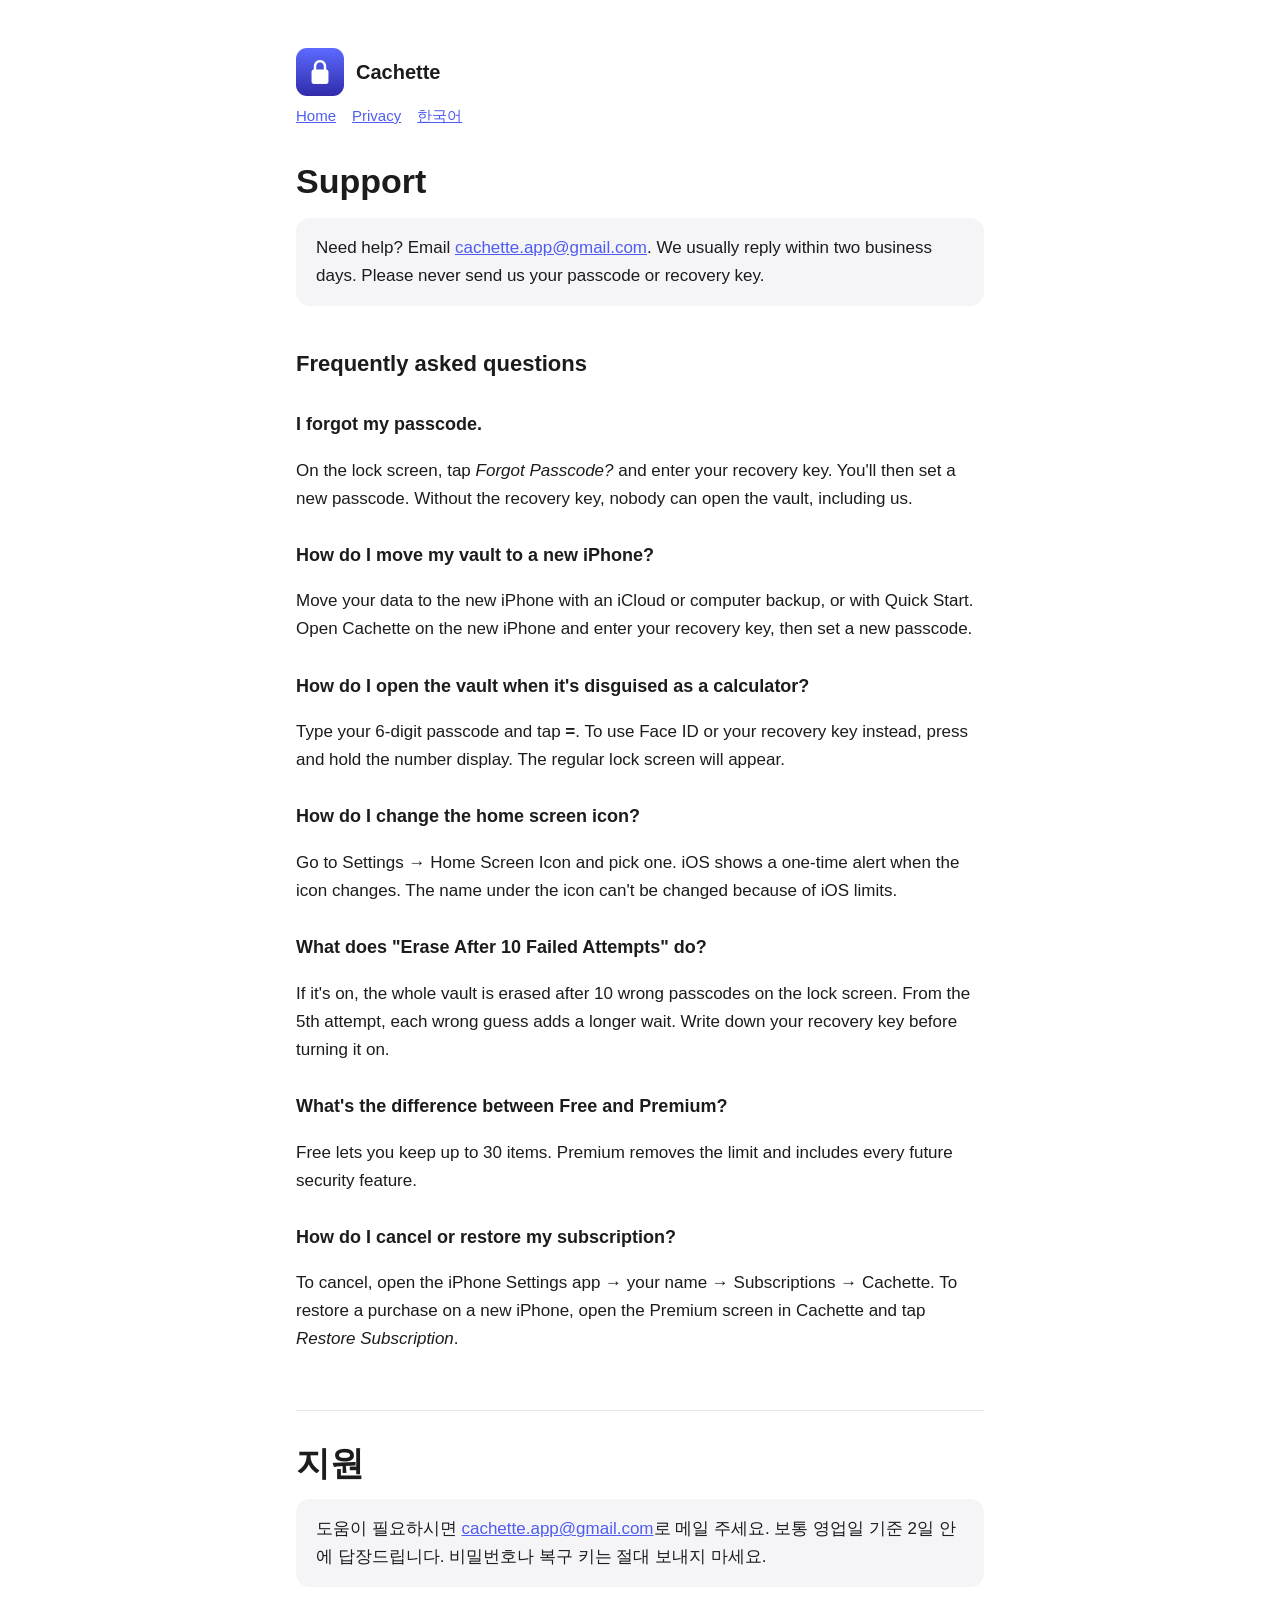
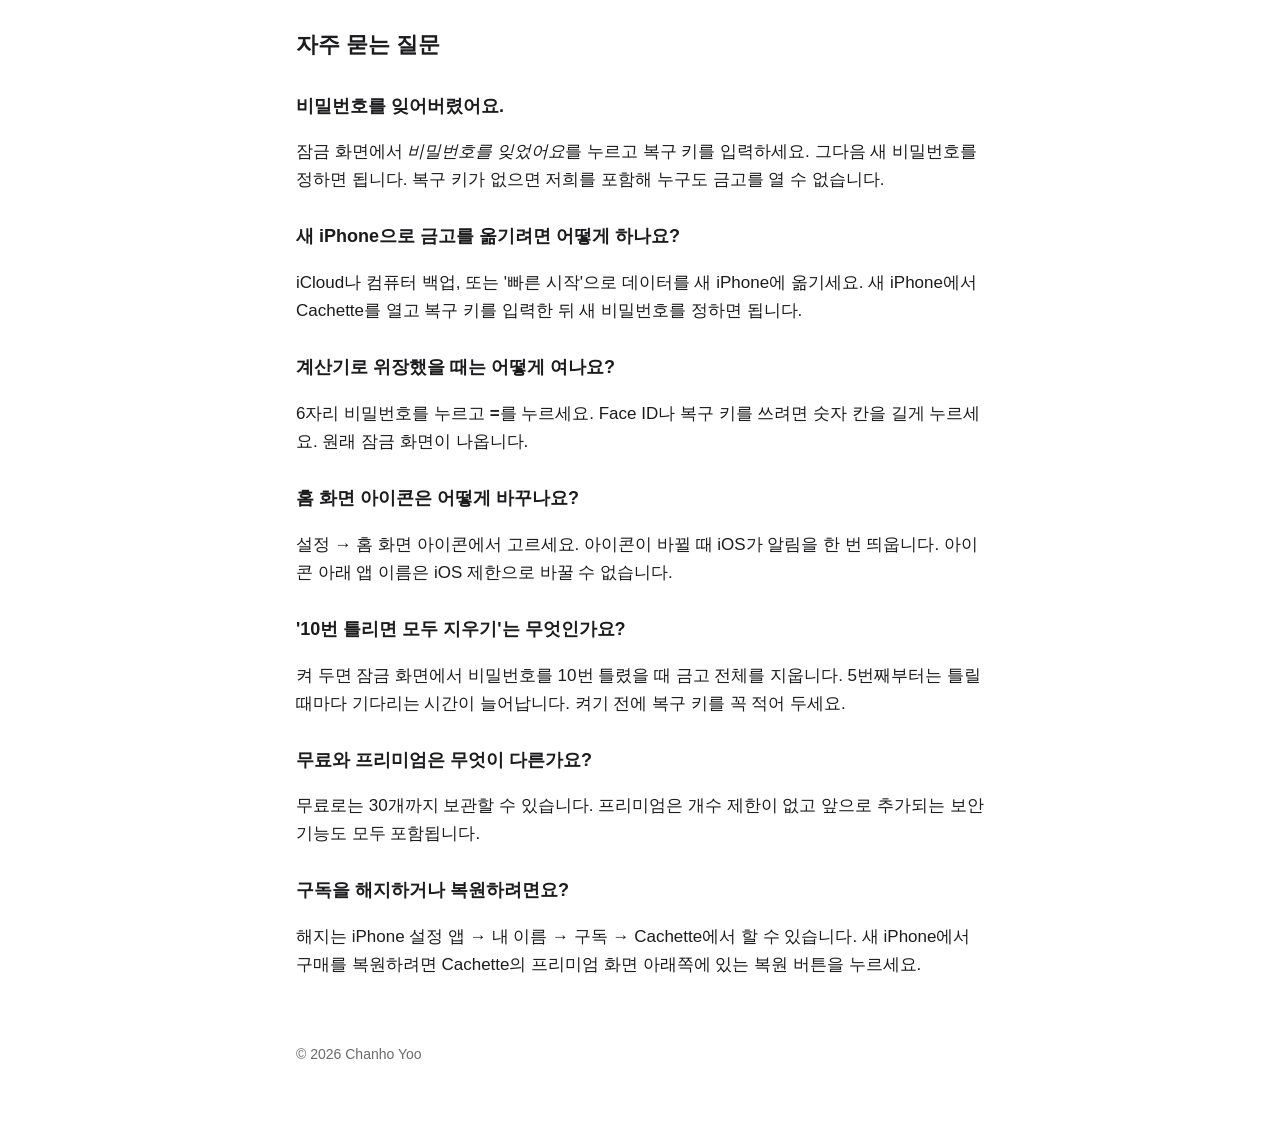
==== support.html @ cc00a1cb "Cachette website: home, support and privacy policy (en, ko) Co-Authored-By: Claude Opus 5.5 <noreply" ====
<!doctype html>
<html lang="en">
<head>
<meta charset="utf-8">
<meta name="viewport" content="width=device-width, initial-scale=1">
<title>Cachette Support</title>
<meta name="description" content="Help with Cachette: passcodes, recovery keys, the calculator disguise and subscriptions.">
<link rel="stylesheet" href="style.css">
</head>
<body>
<main>
<header><img src="icon.png" alt=""><a href="./">Cachette</a></header>
<nav><a href="./">Home</a><a href="privacy.html">Privacy</a><a href="#ko">한국어</a></nav>

<h1>Support</h1>
<div class="card">Need help? Email <a href="mailto:cachette.app@gmail.com">cachette.app@gmail.com</a>. We usually reply within two business days. Please never send us your passcode or recovery key.</div>

<h2>Frequently asked questions</h2>

<h3>I forgot my passcode.</h3>
<p>On the lock screen, tap <em>Forgot Passcode?</em> and enter your recovery key. You'll then set a new passcode. Without the recovery key, nobody can open the vault, including us.</p>

<h3>How do I move my vault to a new iPhone?</h3>
<p>Move your data to the new iPhone with an iCloud or computer backup, or with Quick Start. Open Cachette on the new iPhone and enter your recovery key, then set a new passcode.</p>

<h3>How do I open the vault when it's disguised as a calculator?</h3>
<p>Type your 6-digit passcode and tap <strong>=</strong>. To use Face ID or your recovery key instead, press and hold the number display. The regular lock screen will appear.</p>

<h3>How do I change the home screen icon?</h3>
<p>Go to Settings → Home Screen Icon and pick one. iOS shows a one-time alert when the icon changes. The name under the icon can't be changed because of iOS limits.</p>

<h3>What does "Erase After 10 Failed Attempts" do?</h3>
<p>If it's on, the whole vault is erased after 10 wrong passcodes on the lock screen. From the 5th attempt, each wrong guess adds a longer wait. Write down your recovery key before turning it on.</p>

<h3>What's the difference between Free and Premium?</h3>
<p>Free lets you keep up to 30 items. Premium removes the limit and includes every future security feature.</p>

<h3>How do I cancel or restore my subscription?</h3>
<p>To cancel, open the iPhone Settings app → your name → Subscriptions → Cachette. To restore a purchase on a new iPhone, open the Premium screen in Cachette and tap <em>Restore Subscription</em>.</p>

<section class="lang" id="ko" lang="ko">
<h1>지원</h1>
<div class="card">도움이 필요하시면 <a href="mailto:cachette.app@gmail.com">cachette.app@gmail.com</a>로 메일 주세요. 보통 영업일 기준 2일 안에 답장드립니다. 비밀번호나 복구 키는 절대 보내지 마세요.</div>

<h2>자주 묻는 질문</h2>

<h3>비밀번호를 잊어버렸어요.</h3>
<p>잠금 화면에서 <em>비밀번호를 잊었어요</em>를 누르고 복구 키를 입력하세요. 그다음 새 비밀번호를 정하면 됩니다. 복구 키가 없으면 저희를 포함해 누구도 금고를 열 수 없습니다.</p>

<h3>새 iPhone으로 금고를 옮기려면 어떻게 하나요?</h3>
<p>iCloud나 컴퓨터 백업, 또는 '빠른 시작'으로 데이터를 새 iPhone에 옮기세요. 새 iPhone에서 Cachette를 열고 복구 키를 입력한 뒤 새 비밀번호를 정하면 됩니다.</p>

<h3>계산기로 위장했을 때는 어떻게 여나요?</h3>
<p>6자리 비밀번호를 누르고 <strong>=</strong>를 누르세요. Face ID나 복구 키를 쓰려면 숫자 칸을 길게 누르세요. 원래 잠금 화면이 나옵니다.</p>

<h3>홈 화면 아이콘은 어떻게 바꾸나요?</h3>
<p>설정 → 홈 화면 아이콘에서 고르세요. 아이콘이 바뀔 때 iOS가 알림을 한 번 띄웁니다. 아이콘 아래 앱 이름은 iOS 제한으로 바꿀 수 없습니다.</p>

<h3>'10번 틀리면 모두 지우기'는 무엇인가요?</h3>
<p>켜 두면 잠금 화면에서 비밀번호를 10번 틀렸을 때 금고 전체를 지웁니다. 5번째부터는 틀릴 때마다 기다리는 시간이 늘어납니다. 켜기 전에 복구 키를 꼭 적어 두세요.</p>

<h3>무료와 프리미엄은 무엇이 다른가요?</h3>
<p>무료로는 30개까지 보관할 수 있습니다. 프리미엄은 개수 제한이 없고 앞으로 추가되는 보안 기능도 모두 포함됩니다.</p>

<h3>구독을 해지하거나 복원하려면요?</h3>
<p>해지는 iPhone 설정 앱 → 내 이름 → 구독 → Cachette에서 할 수 있습니다. 새 iPhone에서 구매를 복원하려면 Cachette의 프리미엄 화면 아래쪽에 있는 복원 버튼을 누르세요.</p>
</section>

<footer>© 2026 Chanho Yoo</footer>
</main>
</body>
</html>
---- style.css ----
:root {
  --bg: #ffffff;
  --text: #1c1c1e;
  --muted: #6b6b70;
  --accent: #4f5cf0;
  --line: #e5e5ea;
  --card: #f5f5f7;
}
@media (prefers-color-scheme: dark) {
  :root {
    --bg: #111114;
    --text: #f2f2f7;
    --muted: #a1a1a8;
    --accent: #8a93ff;
    --line: #2c2c31;
    --card: #1c1c21;
  }
}
* { box-sizing: border-box; }
body {
  margin: 0;
  background: var(--bg);
  color: var(--text);
  font: 17px/1.65 -apple-system, BlinkMacSystemFont, "Apple SD Gothic Neo", "Segoe UI", Roboto, sans-serif;
  -webkit-text-size-adjust: 100%;
}
main { max-width: 720px; margin: 0 auto; padding: 48px 16px 80px; }
header { display: flex; align-items: center; gap: 12px; margin-bottom: 8px; }
header img { width: 48px; height: 48px; border-radius: 11px; }
header a { color: var(--text); text-decoration: none; font-weight: 700; font-size: 20px; }
nav { display: flex; gap: 16px; flex-wrap: wrap; margin: 0 0 32px; font-size: 15px; }
nav a, a { color: var(--accent); }
h1 { font-size: 34px; line-height: 1.2; margin: 24px 0 8px; }
h2 { font-size: 22px; margin: 40px 0 8px; }
h3 { font-size: 18px; margin: 28px 0 4px; }
.muted { color: var(--muted); font-size: 15px; }
.lang { border-top: 1px solid var(--line); margin-top: 56px; padding-top: 8px; }
.card { background: var(--card); border-radius: 14px; padding: 16px 20px; margin: 16px 0; }
ul { padding-left: 22px; }
li { margin: 4px 0; }
footer { margin-top: 64px; color: var(--muted); font-size: 14px; }
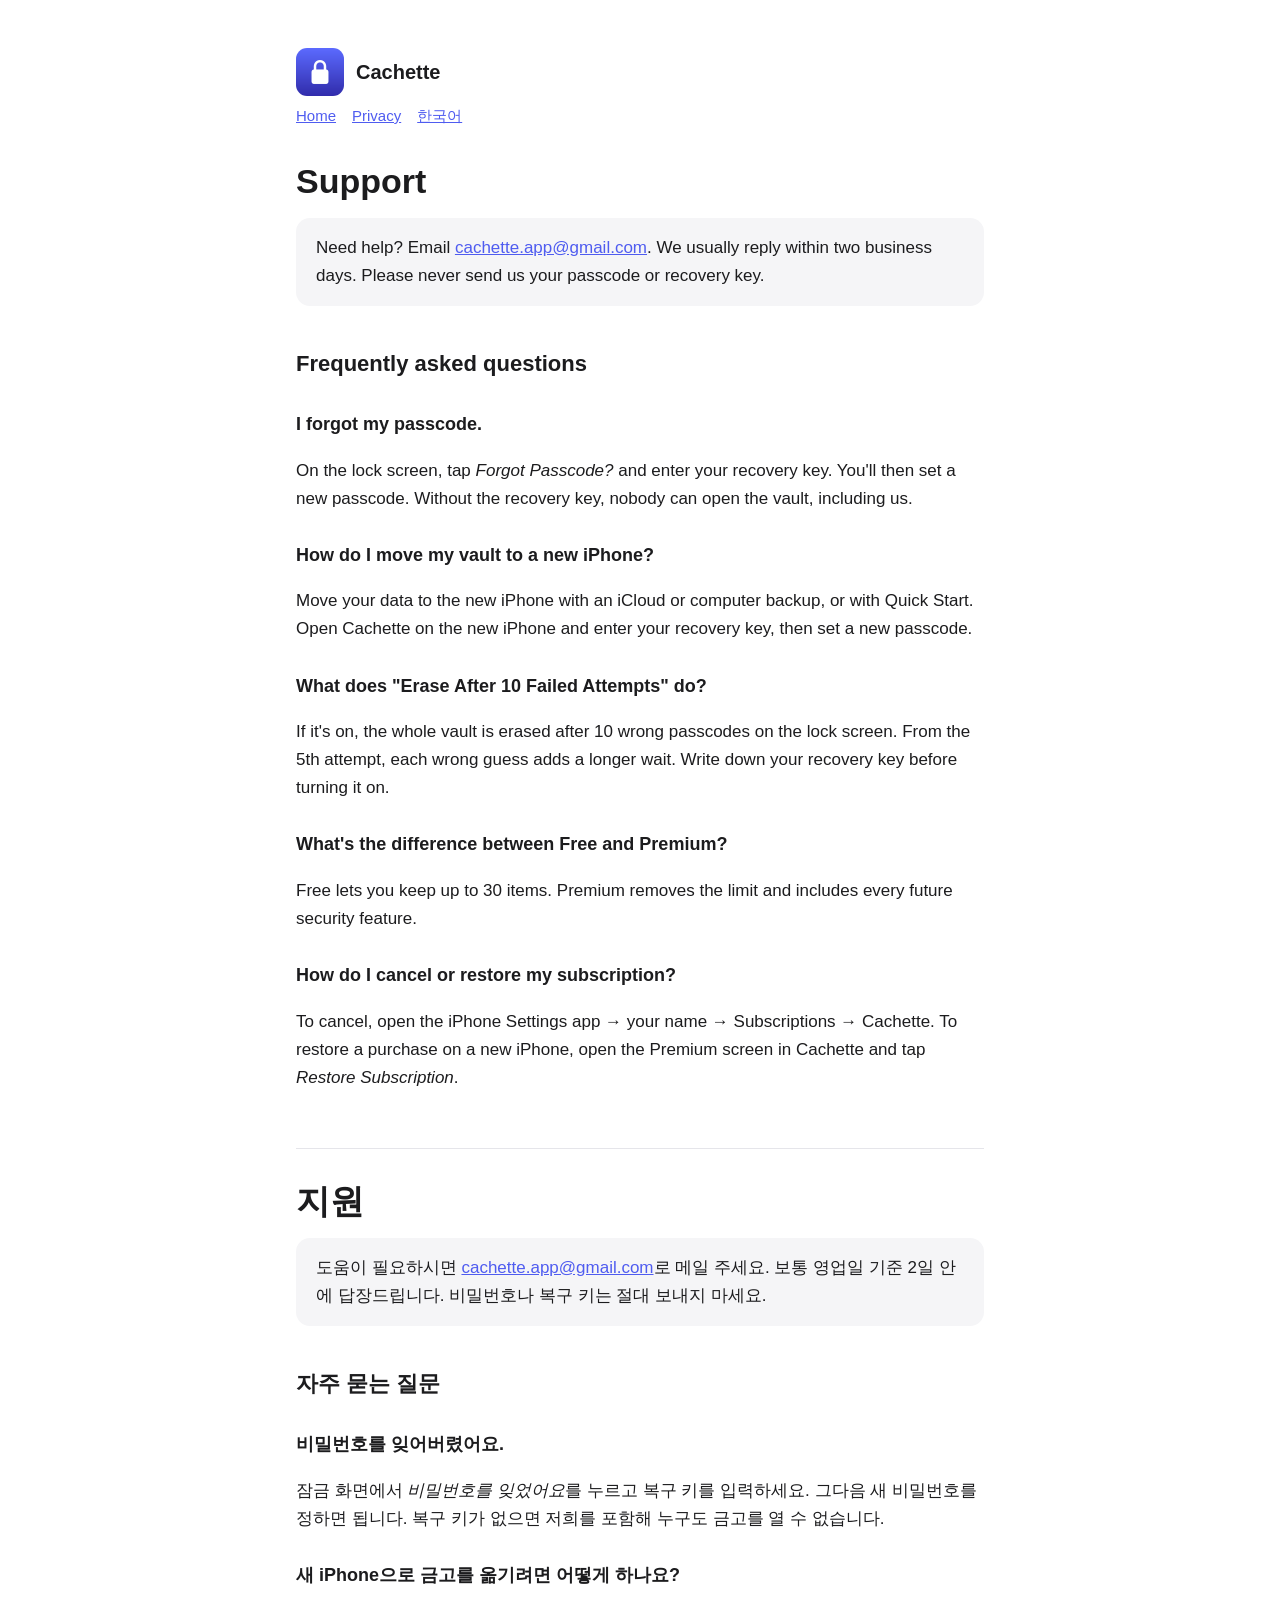
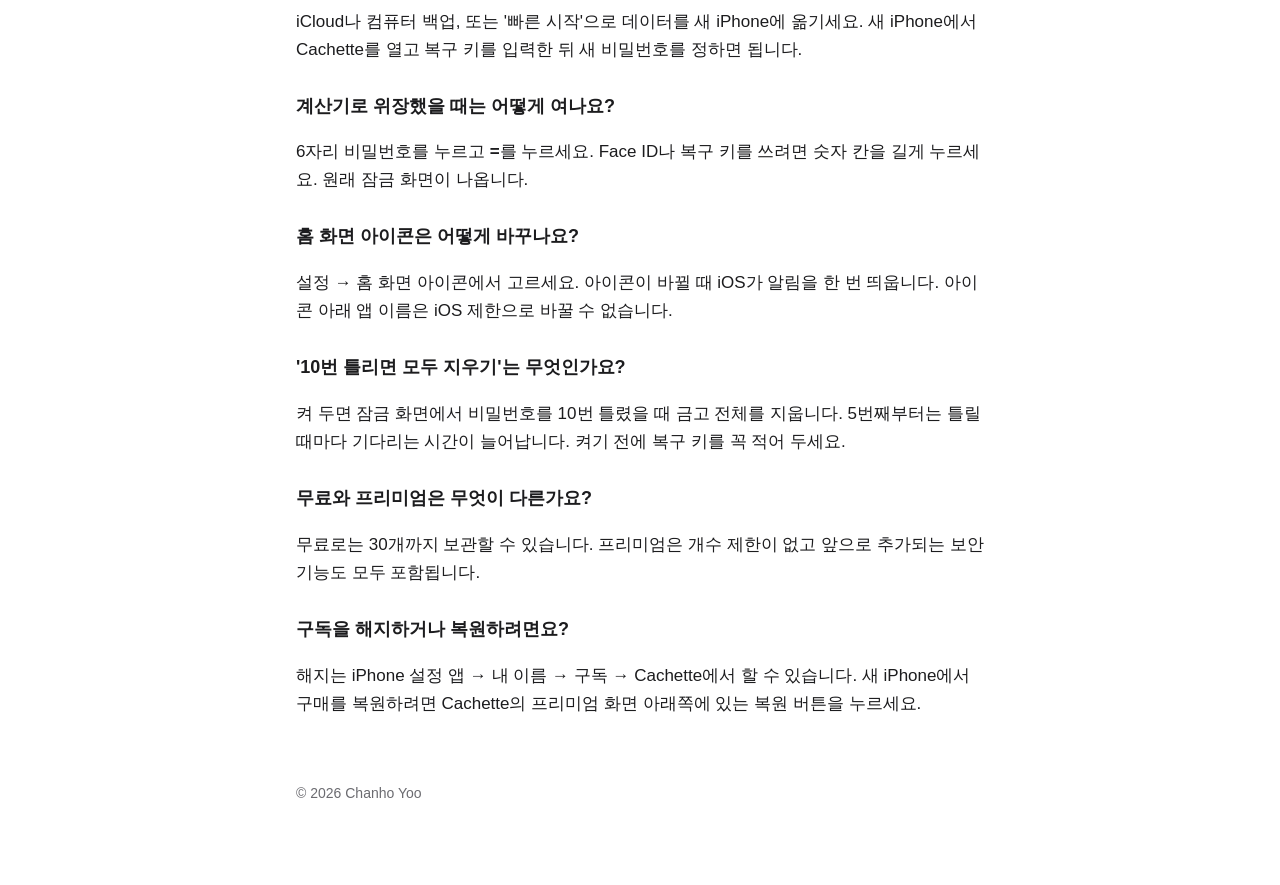
==== commit b20a451e: "Remove calculator disguise from site The app no longer has a calculator disguise or alternate icons " ====
--- a/support.html
+++ b/support.html
@@ -4,7 +4,7 @@
 <meta charset="utf-8">
 <meta name="viewport" content="width=device-width, initial-scale=1">
 <title>Cachette Support</title>
-<meta name="description" content="Help with Cachette: passcodes, recovery keys, the calculator disguise and subscriptions.">
+<meta name="description" content="Help with Cachette: passcodes, recovery keys and subscriptions.">
 <link rel="stylesheet" href="style.css">
 </head>
 <body>
@@ -22,12 +22,6 @@
 
 <h3>How do I move my vault to a new iPhone?</h3>
 <p>Move your data to the new iPhone with an iCloud or computer backup, or with Quick Start. Open Cachette on the new iPhone and enter your recovery key, then set a new passcode.</p>
-
-<h3>How do I open the vault when it's disguised as a calculator?</h3>
-<p>Type your 6-digit passcode and tap <strong>=</strong>. To use Face ID or your recovery key instead, press and hold the number display. The regular lock screen will appear.</p>
-
-<h3>How do I change the home screen icon?</h3>
-<p>Go to Settings → Home Screen Icon and pick one. iOS shows a one-time alert when the icon changes. The name under the icon can't be changed because of iOS limits.</p>
 
 <h3>What does "Erase After 10 Failed Attempts" do?</h3>
 <p>If it's on, the whole vault is erased after 10 wrong passcodes on the lock screen. From the 5th attempt, each wrong guess adds a longer wait. Write down your recovery key before turning it on.</p>
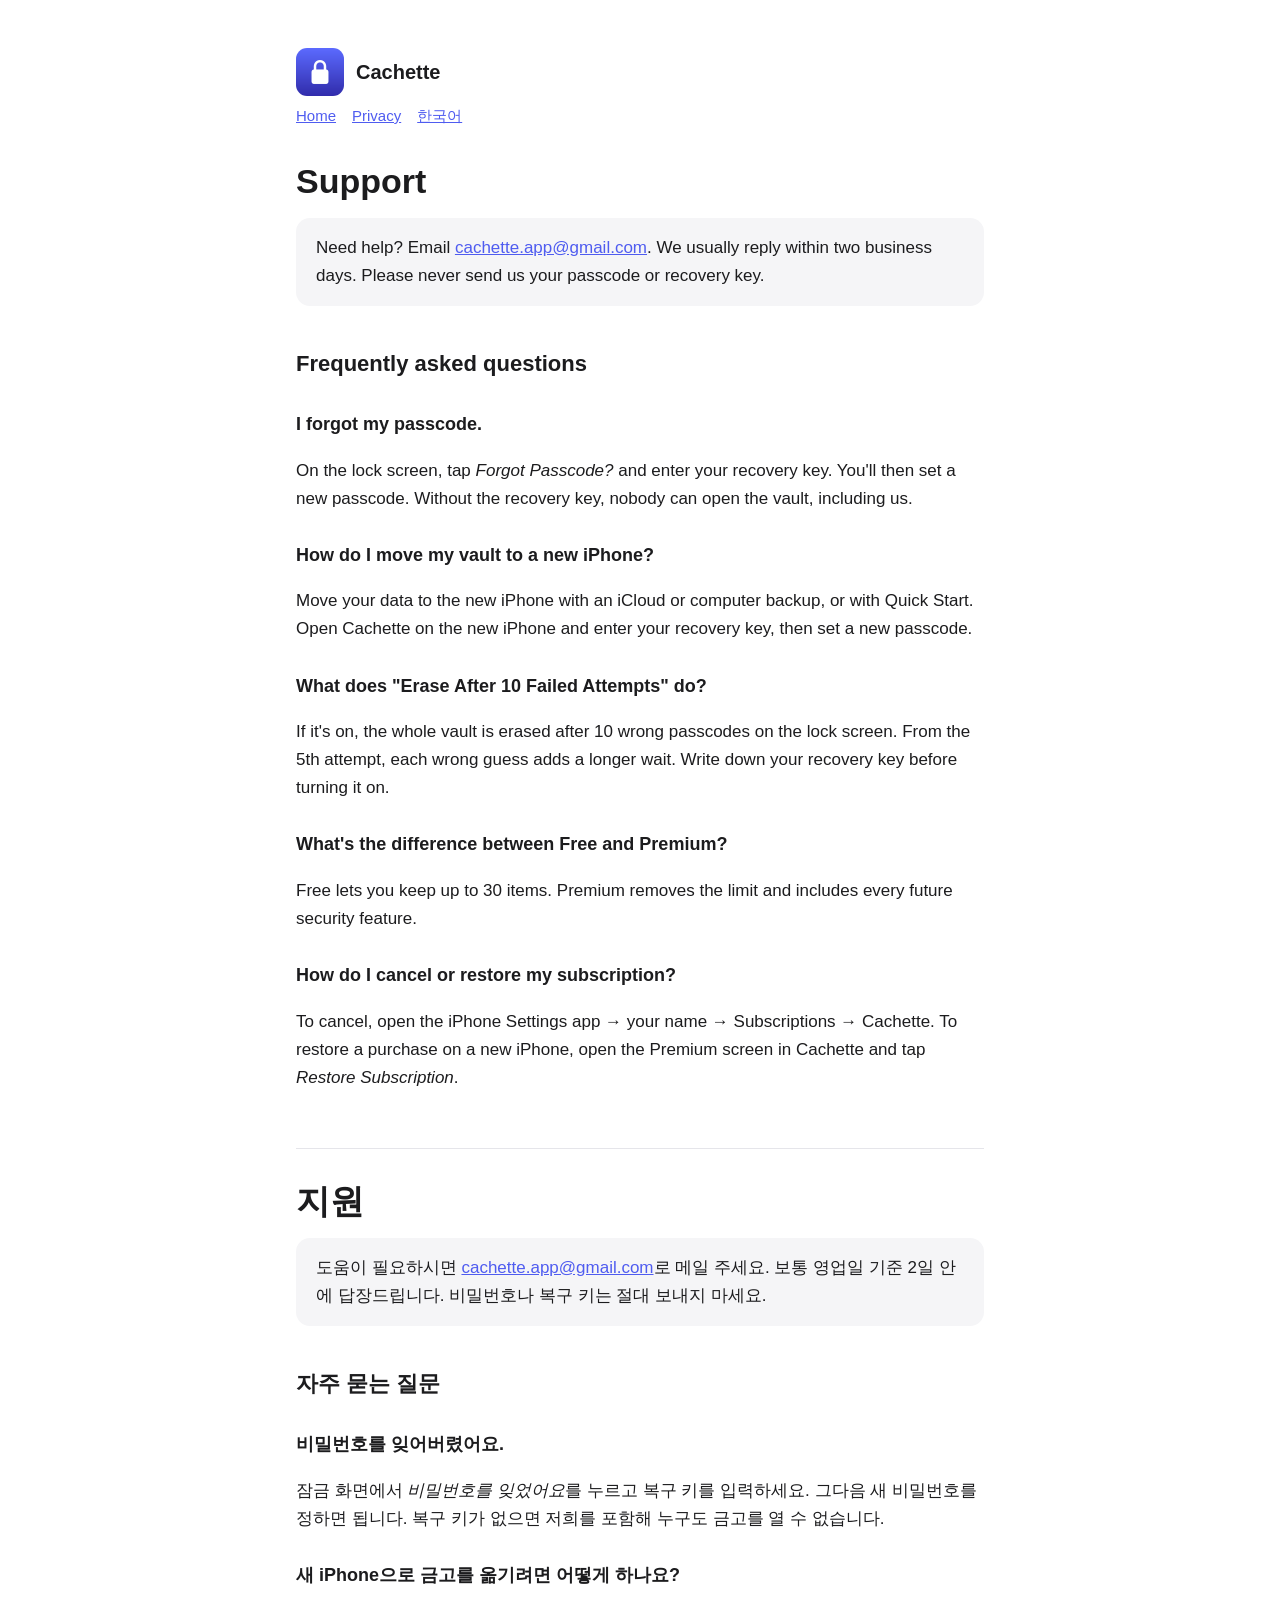
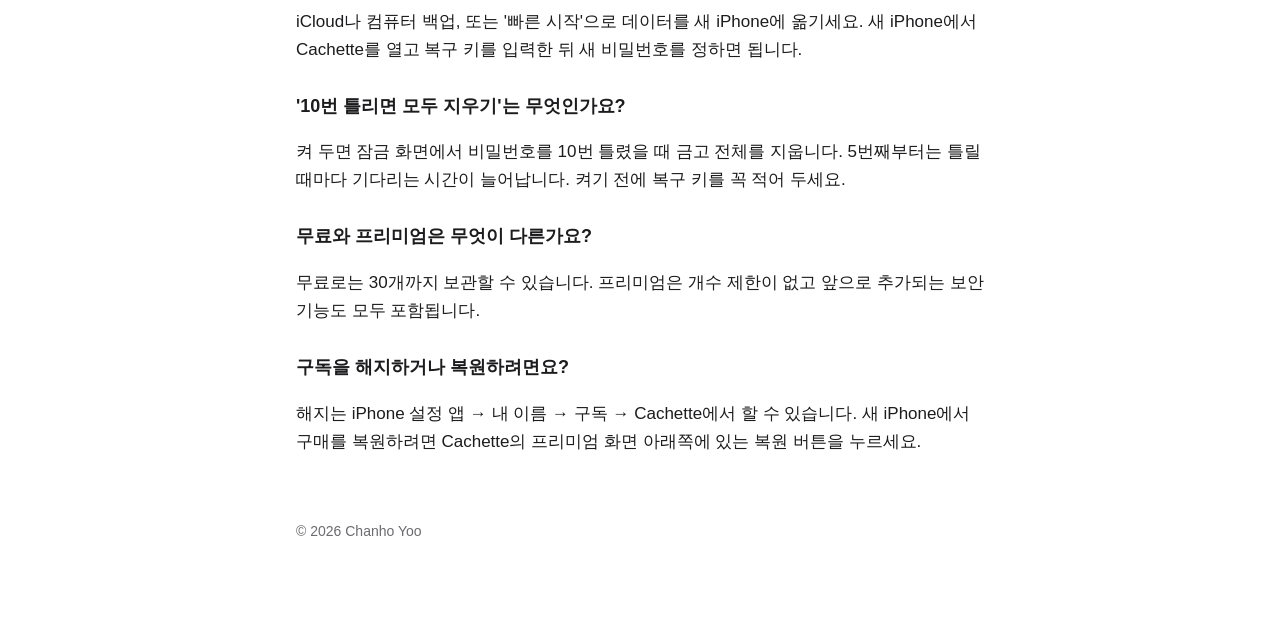
==== commit e9acf62d: "Remove Korean calculator disguise FAQs Co-Authored-By: Claude Opus 5.5 <noreply@anthropic.com>" ====
--- a/support.html
+++ b/support.html
@@ -44,12 +44,6 @@
 <h3>새 iPhone으로 금고를 옮기려면 어떻게 하나요?</h3>
 <p>iCloud나 컴퓨터 백업, 또는 '빠른 시작'으로 데이터를 새 iPhone에 옮기세요. 새 iPhone에서 Cachette를 열고 복구 키를 입력한 뒤 새 비밀번호를 정하면 됩니다.</p>
 
-<h3>계산기로 위장했을 때는 어떻게 여나요?</h3>
-<p>6자리 비밀번호를 누르고 <strong>=</strong>를 누르세요. Face ID나 복구 키를 쓰려면 숫자 칸을 길게 누르세요. 원래 잠금 화면이 나옵니다.</p>
-
-<h3>홈 화면 아이콘은 어떻게 바꾸나요?</h3>
-<p>설정 → 홈 화면 아이콘에서 고르세요. 아이콘이 바뀔 때 iOS가 알림을 한 번 띄웁니다. 아이콘 아래 앱 이름은 iOS 제한으로 바꿀 수 없습니다.</p>
-
 <h3>'10번 틀리면 모두 지우기'는 무엇인가요?</h3>
 <p>켜 두면 잠금 화면에서 비밀번호를 10번 틀렸을 때 금고 전체를 지웁니다. 5번째부터는 틀릴 때마다 기다리는 시간이 늘어납니다. 켜기 전에 복구 키를 꼭 적어 두세요.</p>
 
